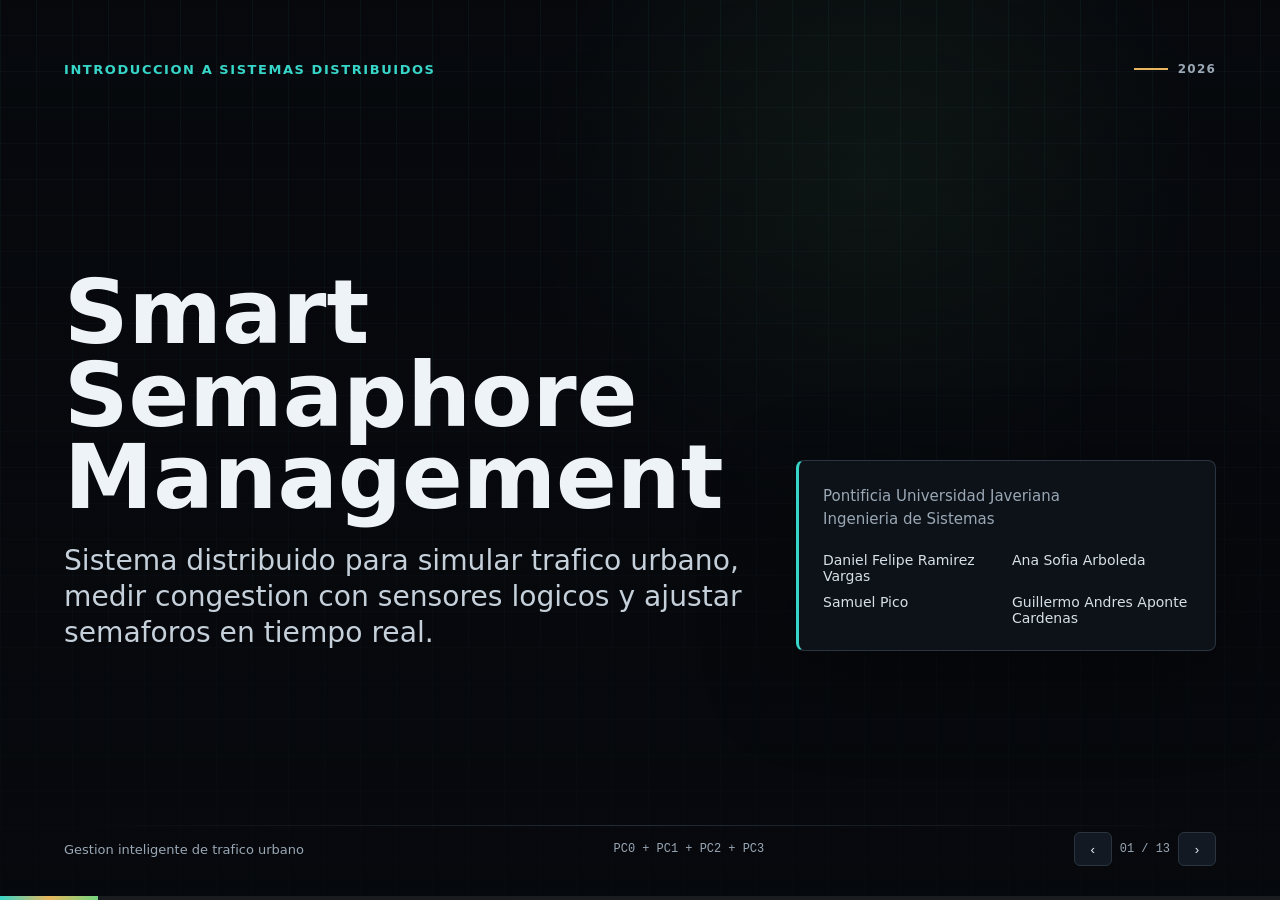
==== presentacion_proyecto.html @ d957909b "Add files via upload" ====
<!doctype html>
<html lang="es">
<head>
  <meta charset="utf-8">
  <meta name="viewport" content="width=device-width, initial-scale=1">
  <title>Smart Semaphore Management | Presentacion</title>
  <style>
    :root {
      color-scheme: dark;
      --bg: #07090d;
      --panel: #10151d;
      --panel-2: #151b24;
      --ink: #eef3f7;
      --muted: #9aa8b5;
      --line: #2b3542;
      --cyan: #37d6c8;
      --green: #74d680;
      --amber: #e8b75d;
      --red: #ee6b69;
      --blue: #7aa7ff;
      --violet: #b694ff;
      --shadow: 0 28px 90px rgba(0, 0, 0, .35);
      font-family: Inter, ui-sans-serif, system-ui, -apple-system, BlinkMacSystemFont, "Segoe UI", sans-serif;
    }

    * { box-sizing: border-box; }

    html, body {
      width: 100%;
      min-height: 100%;
      margin: 0;
      background:
        linear-gradient(90deg, rgba(55, 214, 200, .07) 1px, transparent 1px),
        linear-gradient(0deg, rgba(122, 167, 255, .05) 1px, transparent 1px),
        radial-gradient(circle at 68% 20%, rgba(116, 214, 128, .10), transparent 30%),
        var(--bg);
      background-size: 36px 36px, 36px 36px, auto, auto;
      color: var(--ink);
      overflow: hidden;
    }

    body::before {
      content: "";
      position: fixed;
      inset: 0;
      background: linear-gradient(180deg, rgba(7, 9, 13, .25), rgba(7, 9, 13, .88));
      pointer-events: none;
    }

    .deck {
      position: relative;
      width: 100vw;
      height: 100vh;
      isolation: isolate;
    }

    .slide {
      position: absolute;
      inset: 0;
      display: grid;
      grid-template-rows: auto 1fr auto;
      gap: 22px;
      padding: 48px 64px 34px;
      opacity: 0;
      transform: translateX(28px) scale(.985);
      pointer-events: none;
      transition: opacity .28s ease, transform .28s ease;
    }

    .slide.active {
      opacity: 1;
      transform: translateX(0) scale(1);
      pointer-events: auto;
    }

    .slide::after {
      content: "";
      position: absolute;
      left: 64px;
      right: 64px;
      bottom: 74px;
      height: 1px;
      background: linear-gradient(90deg, transparent, var(--line), transparent);
      opacity: .8;
    }

    header {
      display: flex;
      align-items: center;
      justify-content: space-between;
      gap: 20px;
      min-height: 42px;
    }

    .kicker {
      margin: 0;
      color: var(--cyan);
      font-size: 13px;
      font-weight: 700;
      letter-spacing: .12em;
      text-transform: uppercase;
    }

    .section-tag {
      display: inline-flex;
      align-items: center;
      gap: 10px;
      color: var(--muted);
      font-size: 12px;
      font-weight: 700;
      letter-spacing: .10em;
      text-transform: uppercase;
      white-space: nowrap;
    }

    .section-tag::before {
      content: "";
      width: 34px;
      height: 2px;
      background: var(--amber);
    }

    h1, h2, h3, p { margin: 0; }

    h1 {
      max-width: 980px;
      font-size: clamp(54px, 7vw, 104px);
      line-height: .92;
      letter-spacing: 0;
    }

    h2 {
      max-width: 1040px;
      font-size: clamp(36px, 5vw, 72px);
      line-height: .98;
      letter-spacing: 0;
    }

    h3 {
      font-size: 22px;
      line-height: 1.1;
      letter-spacing: 0;
    }

    .lead {
      max-width: 900px;
      color: #c5d0da;
      font-size: clamp(21px, 2.2vw, 32px);
      line-height: 1.28;
    }

    .small {
      color: var(--muted);
      font-size: 15px;
      line-height: 1.55;
    }

    .mono {
      font-family: "JetBrains Mono", "SFMono-Regular", Consolas, monospace;
      font-size: .92em;
    }

    .content {
      display: grid;
      align-content: center;
      gap: 26px;
      min-height: 0;
    }

    .two-col {
      display: grid;
      grid-template-columns: minmax(0, 1fr) minmax(360px, .8fr);
      gap: 32px;
      align-items: center;
    }

    .three-col {
      display: grid;
      grid-template-columns: repeat(3, minmax(0, 1fr));
      gap: 18px;
    }

    .four-col {
      display: grid;
      grid-template-columns: repeat(4, minmax(0, 1fr));
      gap: 14px;
    }

    .stress-metrics {
      display: grid;
      grid-template-columns: repeat(2, minmax(0, 1fr));
      gap: 14px;
    }

    .panel {
      background: color-mix(in srgb, var(--panel) 90%, transparent);
      border: 1px solid var(--line);
      border-radius: 8px;
      box-shadow: var(--shadow);
    }

    .pad { padding: 24px; }

    .metric {
      min-height: 128px;
      padding: 22px;
      border-top: 3px solid var(--cyan);
    }

    .metric strong {
      display: block;
      margin-top: 8px;
      font-size: clamp(32px, 4vw, 52px);
      line-height: 1;
    }

    .metric span {
      color: var(--muted);
      font-size: 13px;
      font-weight: 700;
      letter-spacing: .08em;
      text-transform: uppercase;
    }

    .metric.green { border-top-color: var(--green); }
    .metric.amber { border-top-color: var(--amber); }
    .metric.blue { border-top-color: var(--blue); }
    .metric.red { border-top-color: var(--red); }

    .list {
      display: grid;
      gap: 14px;
      margin: 0;
      padding: 0;
      list-style: none;
    }

    .list li {
      position: relative;
      padding-left: 26px;
      color: #d7e0e8;
      font-size: 20px;
      line-height: 1.35;
    }

    .list li::before {
      content: "";
      position: absolute;
      left: 0;
      top: .56em;
      width: 10px;
      height: 10px;
      border: 2px solid var(--cyan);
      transform: rotate(45deg);
    }

    .map-grid {
      display: grid;
      grid-template-columns: repeat(4, 1fr);
      gap: 12px;
      aspect-ratio: 1;
      padding: 18px;
    }

    .node {
      position: relative;
      display: grid;
      place-items: center;
      border: 1px solid #344254;
      background: #0d131b;
      color: #dce7ee;
      font-weight: 800;
      border-radius: 4px;
    }

    .node::before,
    .node::after {
      content: "";
      position: absolute;
      background: #293747;
    }

    .node::before {
      width: 24px;
      height: 2px;
      right: -18px;
      top: 50%;
    }

    .node::after {
      width: 2px;
      height: 24px;
      bottom: -18px;
      left: 50%;
    }

    .node:nth-child(4n)::before,
    .node:nth-last-child(-n + 4)::after { display: none; }

    .flow {
      display: grid;
      grid-template-columns: repeat(4, minmax(0, 1fr));
      gap: 12px;
      align-items: stretch;
    }

    .pc {
      position: relative;
      min-height: 220px;
      padding: 18px;
      background: var(--panel-2);
      border: 1px solid var(--line);
      border-radius: 8px;
    }

    .pc::after {
      content: "";
      position: absolute;
      right: -14px;
      top: 50%;
      width: 14px;
      height: 2px;
      background: var(--cyan);
    }

    .pc:last-child::after { display: none; }

    .pc b {
      display: inline-flex;
      margin-bottom: 14px;
      color: var(--ink);
      font-size: 26px;
    }

    .pc p {
      color: var(--muted);
      font-size: 15px;
      line-height: 1.45;
    }

    .pc small {
      display: block;
      margin-top: 18px;
      color: var(--cyan);
      font-family: "JetBrains Mono", "SFMono-Regular", Consolas, monospace;
      font-size: 12px;
      line-height: 1.55;
    }

    .formula {
      display: grid;
      gap: 18px;
      padding: 28px;
      background: #0b1118;
      border: 1px solid #263544;
      border-radius: 8px;
    }

    .formula .big {
      color: var(--ink);
      font-family: "JetBrains Mono", "SFMono-Regular", Consolas, monospace;
      font-size: clamp(22px, 2.8vw, 39px);
      line-height: 1.2;
    }

    .weights {
      display: grid;
      gap: 12px;
    }

    .weight {
      display: grid;
      grid-template-columns: 150px 1fr 54px;
      gap: 12px;
      align-items: center;
      color: #d6e0e8;
      font-size: 15px;
    }

    .bar {
      height: 12px;
      background: #202a36;
      border-radius: 999px;
      overflow: hidden;
    }

    .bar i {
      display: block;
      height: 100%;
      background: linear-gradient(90deg, var(--cyan), var(--green));
    }

    .evidence {
      display: grid;
      grid-template-columns: 1.05fr .95fr;
      gap: 18px;
      align-items: center;
    }

    figure {
      margin: 0;
      min-width: 0;
    }

    figure img {
      display: block;
      width: 100%;
      max-height: 58vh;
      object-fit: contain;
      background: #f4f7fa;
      border: 1px solid var(--line);
      border-radius: 8px;
      box-shadow: var(--shadow);
    }

    figcaption {
      margin-top: 8px;
      color: var(--muted);
      font-size: 13px;
    }

    table {
      width: 100%;
      border-collapse: collapse;
      overflow: hidden;
      border: 1px solid var(--line);
      border-radius: 8px;
      background: #0c1219;
      font-size: 15px;
    }

    th, td {
      padding: 13px 14px;
      border-bottom: 1px solid var(--line);
      text-align: left;
      vertical-align: top;
    }

    th {
      color: var(--cyan);
      background: #121a24;
      font-size: 12px;
      letter-spacing: .08em;
      text-transform: uppercase;
    }

    tr:last-child td { border-bottom: 0; }

    td strong { color: var(--ink); }

    .timeline {
      display: grid;
      grid-template-columns: repeat(3, minmax(0, 1fr));
      gap: 16px;
    }

    .phase {
      padding: 22px;
      border-left: 3px solid var(--cyan);
      background: #101720;
      border-radius: 8px;
    }

    .phase:nth-child(2) { border-left-color: var(--red); }
    .phase:nth-child(3) { border-left-color: var(--green); }

    .phase b {
      display: block;
      margin-bottom: 10px;
      font-size: 20px;
    }

    .chart {
      display: grid;
      gap: 12px;
      padding: 24px;
      background: #0b1118;
      border: 1px solid var(--line);
      border-radius: 8px;
    }

    .chart-row {
      display: grid;
      grid-template-columns: 110px 1fr 86px;
      gap: 12px;
      align-items: center;
      font-size: 14px;
    }

    .chart-bar {
      height: 18px;
      background: #1a2430;
      border-radius: 3px;
      overflow: hidden;
    }

    .chart-bar i {
      display: block;
      height: 100%;
      background: linear-gradient(90deg, var(--blue), var(--cyan));
    }

    footer {
      display: flex;
      align-items: center;
      justify-content: space-between;
      gap: 20px;
      color: var(--muted);
      font-size: 13px;
      z-index: 2;
    }

    .controls {
      display: inline-flex;
      align-items: center;
      gap: 8px;
    }

    button {
      display: inline-grid;
      place-items: center;
      width: 38px;
      height: 34px;
      color: var(--ink);
      background: #121922;
      border: 1px solid var(--line);
      border-radius: 6px;
      cursor: pointer;
    }

    button:hover { border-color: var(--cyan); }

    .progress {
      position: fixed;
      left: 0;
      bottom: 0;
      width: 100%;
      height: 4px;
      background: rgba(255, 255, 255, .08);
      z-index: 20;
    }

    .progress i {
      display: block;
      width: 0;
      height: 100%;
      background: linear-gradient(90deg, var(--cyan), var(--amber), var(--green));
      transition: width .2s ease;
    }

    .title-grid {
      display: grid;
      grid-template-columns: 1fr 420px;
      gap: 44px;
      align-items: end;
    }

    .title-card {
      padding: 24px;
      border-left: 3px solid var(--cyan);
      background: rgba(16, 21, 29, .78);
    }

    .team {
      display: grid;
      grid-template-columns: repeat(2, minmax(0, 1fr));
      gap: 10px;
      margin-top: 20px;
      color: #d7e0e8;
      font-size: 14px;
    }

    @media (max-width: 900px) {
      html, body { overflow: auto; }
      .deck { height: auto; min-height: 100vh; }
      .slide {
        position: relative;
        display: none;
        min-height: 100vh;
        padding: 28px 22px;
      }
      .slide.active { display: grid; }
      .slide::after { left: 22px; right: 22px; bottom: 66px; }
      .title-grid, .two-col, .evidence { grid-template-columns: 1fr; }
      .three-col, .four-col, .timeline, .flow { grid-template-columns: 1fr; }
      .stress-metrics { grid-template-columns: 1fr; }
      .pc::after { display: none; }
      .title-card { padding: 18px; }
      .team { grid-template-columns: 1fr; }
      .weight { grid-template-columns: 110px 1fr 44px; }
      figure img { max-height: 42vh; }
    }

    @media print {
      html, body {
        overflow: visible;
        background: #07090d;
      }
      .deck { height: auto; }
      .slide {
        position: relative;
        opacity: 1;
        transform: none;
        page-break-after: always;
        height: 100vh;
        pointer-events: auto;
      }
      .controls, .progress { display: none; }
    }
  </style>
</head>
<body>
  <main class="deck" aria-live="polite">
    <section class="slide active">
      <header>
        <p class="kicker">Introduccion a Sistemas Distribuidos</p>
        <span class="section-tag">2026</span>
      </header>
      <div class="content title-grid">
        <div>
          <h1>Smart Semaphore Management</h1>
          <p class="lead" style="margin-top: 24px;">Sistema distribuido para simular trafico urbano, medir congestion con sensores logicos y ajustar semaforos en tiempo real.</p>
        </div>
        <div class="title-card panel">
          <p class="small">Pontificia Universidad Javeriana<br>Ingenieria de Sistemas</p>
          <div class="team">
            <span>Daniel Felipe Ramirez Vargas</span>
            <span>Ana Sofia Arboleda</span>
            <span>Samuel Pico</span>
            <span>Guillermo Andres Aponte Cardenas</span>
          </div>
        </div>
      </div>
      <footer><span>Gestion inteligente de trafico urbano</span><span class="mono">PC0 + PC1 + PC2 + PC3</span></footer>
    </section>

    <section class="slide">
      <header>
        <p class="kicker">Problematica</p>
        <span class="section-tag">Contexto</span>
      </header>
      <div class="content two-col">
        <div>
          <h2>Un cruce congestionado es un problema distribuido.</h2>
          <p class="lead" style="margin-top: 22px;">La decision de un semaforo depende de informacion que llega desde vias, sensores, bases de datos y operadores humanos. Si un nodo falla, el trafico no puede detenerse.</p>
        </div>
        <div class="panel pad">
          <ul class="list">
            <li>La cola visible no siempre representa toda la presion vehicular.</li>
            <li>El sistema debe reaccionar sin depender de una unica maquina.</li>
            <li>La interfaz de monitoreo puede fallar, pero la operacion debe continuar.</li>
            <li>Las decisiones deben ser medibles, reproducibles y configurables.</li>
          </ul>
        </div>
      </div>
      <footer><span>Pregunta guia</span><span>Como priorizar vias con datos distribuidos y tolerancia a fallos?</span></footer>
    </section>

    <section class="slide">
      <header>
        <p class="kicker">Objetivos</p>
        <span class="section-tag">Alcance</span>
      </header>
      <div class="content">
        <h2>Construir una simulacion operativa, no solo un modelo teorico.</h2>
        <div class="three-col">
          <div class="metric panel"><span>Objetivo 01</span><strong>Simular</strong><p class="small">Una ciudad como grafo dirigido con vehiculos, vias, colas y semaforos.</p></div>
          <div class="metric green panel"><span>Objetivo 02</span><strong>Decidir</strong><p class="small">Calcular prioridad por via a partir de camara, espira inductiva y GPS.</p></div>
          <div class="metric amber panel"><span>Objetivo 03</span><strong>Resistir</strong><p class="small">Mantener PC0, PC1 y PC2 activos ante la caida de PC3 y resincronizar al volver.</p></div>
        </div>
      </div>
      <footer><span>Resultado esperado</span><span>Control semaforico automatico, manual y observable</span></footer>
    </section>

    <section class="slide">
      <header>
        <p class="kicker">Metodologia</p>
        <span class="section-tag">Arquitectura</span>
      </header>
      <div class="content">
        <h2>Separacion por responsabilidades y comunicacion ZeroMQ.</h2>
        <div class="flow">
          <div class="pc"><b>PC0</b><p>Simulacion autoritativa, generacion de vehiculos, ambulancias y base historica.</p><small>snapshots<br>comandos<br>solicitudes ambulancia</small></div>
          <div class="pc"><b>PC1</b><p>Sensores logicos y broker. Convierte snapshots en eventos por via instrumentada.</p><small>camara<br>espira inductiva<br>gps</small></div>
          <div class="pc"><b>PC2</b><p>Analitica, control semaforico, replica operativa y backend de respaldo.</p><small>score por eje<br>failover<br>sincronizacion</small></div>
          <div class="pc"><b>PC3</b><p>Base principal, backend primario, control manual, ambulancias e interfaz web.</p><small>monitoreo<br>operacion humana<br>consulta estado</small></div>
        </div>
      </div>
      <footer><span>Comunicacion</span><span class="mono">PUSH/PULL, PUB/SUB y REQ/REP sobre ZeroMQ</span></footer>
    </section>

    <section class="slide">
      <header>
        <p class="kicker">Modelo</p>
        <span class="section-tag">Ciudad</span>
      </header>
      <div class="content two-col">
        <div>
          <h2>La ciudad se representa como una cuadricula 4x4 sobre un grafo dirigido.</h2>
          <p class="lead" style="margin-top: 22px;">Cada interseccion mantiene una fase activa horizontal o vertical. Las vias son aristas unidireccionales con vehiculos en circulacion, vehiculos en espera, velocidad promedio y score de congestion.</p>
        </div>
        <div class="panel map-grid" aria-label="Mapa conceptual de la ciudad">
          <div class="node">A1</div><div class="node">A2</div><div class="node">A3</div><div class="node">A4</div>
          <div class="node">B1</div><div class="node">B2</div><div class="node">B3</div><div class="node">B4</div>
          <div class="node">C1</div><div class="node">C2</div><div class="node">C3</div><div class="node">C4</div>
          <div class="node">D1</div><div class="node">D2</div><div class="node">D3</div><div class="node">D4</div>
        </div>
      </div>
      <footer><span>Configuracion base</span><span class="mono">config/system_config.json</span></footer>
    </section>

    <section class="slide">
      <header>
        <p class="kicker">Solucion</p>
        <span class="section-tag">Analitica</span>
      </header>
      <div class="content two-col">
        <div class="formula">
          <p class="big">score = 0.50 camara<br>+ 0.35 espira<br>+ 0.15 gps</p>
          <p class="small">La analitica agrupa scores por eje de interseccion. El eje con mayor presion recibe prioridad semaforica, salvo que exista control manual activo.</p>
        </div>
        <div class="panel pad">
          <div class="weights">
            <div class="weight"><span>Camara</span><div class="bar"><i style="width: 50%"></i></div><strong>0.50</strong></div>
            <div class="weight"><span>Espira</span><div class="bar"><i style="width: 35%"></i></div><strong>0.35</strong></div>
            <div class="weight"><span>GPS</span><div class="bar"><i style="width: 15%"></i></div><strong>0.15</strong></div>
          </div>
          <ul class="list" style="margin-top: 24px;">
            <li>Camara: vehiculos detenidos antes del semaforo.</li>
            <li>Espira: vehiculos todavia en transito por la via.</li>
            <li>GPS: menor velocidad promedio implica mayor prioridad.</li>
          </ul>
        </div>
      </div>
      <footer><span>Decision</span><span>Una fase ganadora por interseccion y por tick util</span></footer>
    </section>

    <section class="slide">
      <header>
        <p class="kicker">Solucion</p>
        <span class="section-tag">Componentes</span>
      </header>
      <div class="content evidence">
        <div>
          <h2>El sistema separa simulacion, mensajeria, analitica, persistencia y operacion.</h2>
          <p class="lead" style="margin-top: 22px;">La carpeta <span class="mono">common</span> centraliza contratos de mensajes, modelos de dominio y utilidades compartidas; cada PC mantiene autoridad sobre su rol operativo.</p>
        </div>
        <figure>
          <img src="DocumentosLatex/diagramaComponentes.png" alt="Diagrama de componentes del sistema">
          <figcaption>Diagrama de componentes generado para la documentacion del proyecto.</figcaption>
        </figure>
      </div>
      <footer><span>Contratos compartidos</span><span class="mono">EventoSensor, SnapshotOperativo, ComandoSemaforo</span></footer>
    </section>

    <section class="slide">
      <header>
        <p class="kicker">Solucion</p>
        <span class="section-tag">Continuidad</span>
      </header>
      <div class="content">
        <h2>La caida de PC3 degrada la interfaz, no detiene el nucleo operativo.</h2>
        <div class="timeline">
          <div class="phase"><b>Operacion normal</b><p class="small">PC3 atiende consultas y operaciones. PC2 conserva replica actualizada desde snapshots.</p></div>
          <div class="phase"><b>Falla PC3</b><p class="small">PC0 continua ticks, PC1 publica sensores y PC2 decide semaforos. El backend de respaldo responde consultas limitadas.</p></div>
          <div class="phase"><b>Reinicio PC3</b><p class="small">La base principal solicita resincronizacion a PC2 y reconstruye el estado operativo vigente.</p></div>
        </div>
        <div class="four-col">
          <div class="metric panel"><span>Durante falla</span><strong>97</strong><p class="small">ticks adicionales procesados.</p></div>
          <div class="metric green panel"><span>Resync</span><strong>290</strong><p class="small">tick recuperado desde replica.</p></div>
          <div class="metric amber panel"><span>Servicios</span><strong>3/3</strong><p class="small">PC0, PC1 y PC2 activos.</p></div>
          <div class="metric blue panel"><span>Final</span><strong>341</strong><p class="small">ticks al cerrar prueba.</p></div>
        </div>
      </div>
      <footer><span>Patron</span><span>Replica operativa y failover parcial</span></footer>
    </section>

    <section class="slide">
      <header>
        <p class="kicker">Pruebas</p>
        <span class="section-tag">Protocolo</span>
      </header>
      <div class="content">
        <h2>Tres pruebas cubren continuidad, limite de carga y comparacion de rendimiento.</h2>
        <table>
          <thead>
            <tr><th>Prueba</th><th>Que se modifica</th><th>Que se comprueba</th><th>Evidencia</th></tr>
          </thead>
          <tbody>
            <tr><td><strong>Tolerancia a fallos</strong></td><td>Se detiene PC3 durante la ejecucion.</td><td>PC0, PC1 y PC2 siguen funcionando; PC3 resincroniza al volver.</td><td>Logs y pantallazos de servicios.</td></tr>
            <tr><td><strong>Estres</strong></td><td>Mas vehiculos, sensores mas frecuentes y snapshots por tick.</td><td>El sistema no se bloquea ni colapsa bajo carga maxima.</td><td>Metricas en ventana de 40 s.</td></tr>
            <tr><td><strong>Rendimiento</strong></td><td>Cinco escenarios con intervalos de sensores y generacion vehicular distintos.</td><td>Eventos por minuto, latencia backend, tick rate, vehiculos/s y errores.</td><td>Tabla comparativa de escenarios.</td></tr>
          </tbody>
        </table>
      </div>
      <footer><span>Entorno</span><span>Ubuntu 22.04, Python 3.10, pyzmq 27.1.0, SQLite local</span></footer>
    </section>

    <section class="slide">
      <header>
        <p class="kicker">Resultados</p>
        <span class="section-tag">Tolerancia</span>
      </header>
      <div class="content evidence">
        <div>
          <h2>PC3 se detuvo; el resto del sistema continuo operando.</h2>
          <div class="three-col" style="margin-top: 24px;">
            <div class="metric panel"><span>Operacion normal</span><strong>193</strong><p class="small">ticks antes de la caida.</p></div>
            <div class="metric red panel"><span>Caida PC3</span><strong>10 s</strong><p class="small">fuera de servicio.</p></div>
            <div class="metric green panel"><span>Recuperacion</span><strong>OK</strong><p class="small">resync desde replica PC2.</p></div>
          </div>
        </div>
        <figure>
          <img src="DocumentosLatex/ProtocoloDePruebas/pantallazo_tolerancia_fallos.png" alt="Evidencia de tolerancia a fallos">
          <figcaption>Evidencia de ejecucion durante la prueba de tolerancia a fallos.</figcaption>
        </figure>
      </div>
      <footer><span>Resultado clave</span><span>La interfaz principal puede caer sin detener la simulacion ni la analitica</span></footer>
    </section>

    <section class="slide">
      <header>
        <p class="kicker">Resultados</p>
        <span class="section-tag">Estres</span>
      </header>
      <div class="content two-col">
        <div>
          <h2>La carga masiva degrado el tick rate, pero no rompio el sistema.</h2>
          <div class="stress-metrics" style="margin-top: 24px;">
            <div class="metric panel"><span>Ticks</span><strong>119</strong><p class="small">en 40 segundos.</p></div>
            <div class="metric amber panel"><span>Vehiculos</span><strong>26 387</strong><p class="small">creados.</p></div>
            <div class="metric green panel"><span>Errores</span><strong>0</strong><p class="small">criticos en logs.</p></div>
            <div class="metric blue panel"><span>Tick rate</span><strong>3.0/s</strong><p class="small">vs. 10/s teorico.</p></div>
          </div>
        </div>
        <figure>
          <img src="DocumentosLatex/ProtocoloDePruebas/Prueba%202.png" alt="Evidencia de prueba de estres">
          <figcaption>Ventana de medicion de estres con servicios vivos.</figcaption>
        </figure>
      </div>
      <footer><span>Lectura tecnica</span><span>El cuello de botella aparece en el motor PC0, no en el stack ZMQ</span></footer>
    </section>

    <section class="slide">
      <header>
        <p class="kicker">Resultados</p>
        <span class="section-tag">Rendimiento</span>
      </header>
      <div class="content two-col">
        <div>
          <h2>La frecuencia de sensores domina el volumen de mensajes.</h2>
          <div class="chart" style="margin-top: 24px;">
            <div class="chart-row"><span>E1</span><div class="chart-bar"><i style="width: 9.6%"></i></div><strong>823</strong></div>
            <div class="chart-row"><span>E2</span><div class="chart-bar"><i style="width: 100%"></i></div><strong>8580</strong></div>
            <div class="chart-row"><span>E3</span><div class="chart-bar"><i style="width: 4.5%"></i></div><strong>384</strong></div>
            <div class="chart-row"><span>E4</span><div class="chart-bar"><i style="width: 22.4%"></i></div><strong>1920</strong></div>
            <div class="chart-row"><span>E5</span><div class="chart-bar"><i style="width: 46.7%"></i></div><strong>4004</strong></div>
          </div>
          <p class="small" style="margin-top: 10px;">Eventos estimados en 2 minutos por escenario.</p>
        </div>
        <table>
          <thead>
            <tr><th>Esc.</th><th>Sensores</th><th>Veh/s</th><th>Lat. backend</th><th>Errores</th></tr>
          </thead>
          <tbody>
            <tr><td>E1</td><td>10 s</td><td>2.5</td><td>0.69 ms</td><td>0</td></tr>
            <tr><td>E2</td><td>1 s</td><td>2.4</td><td>0.59 ms</td><td>0</td></tr>
            <tr><td>E3</td><td>10 s</td><td>529.6</td><td>0.25 ms</td><td>0</td></tr>
            <tr><td>E4</td><td>2.5 s</td><td>527.4</td><td>0.32 ms</td><td>0</td></tr>
            <tr><td>E5</td><td>1 s</td><td>522.7</td><td>0.41 ms</td><td>0</td></tr>
          </tbody>
        </table>
      </div>
      <footer><span>Latencia semaforica estimada</span><span>~50 ms promedio, ~100 ms maximo por espera de tick</span></footer>
    </section>

    <section class="slide">
      <header>
        <p class="kicker">Cierre</p>
        <span class="section-tag">Conclusiones</span>
      </header>
      <div class="content">
        <h2>El prototipo valida una arquitectura distribuida estable para control semaforico inteligente.</h2>
        <div class="three-col">
          <div class="panel pad"><h3>Continuidad</h3><p class="small" style="margin-top: 12px;">PC0, PC1 y PC2 sostienen la operacion cuando PC3 cae. La recuperacion por replica funciona sin intervencion manual.</p></div>
          <div class="panel pad"><h3>Rendimiento</h3><p class="small" style="margin-top: 12px;">El backend mantiene latencias inferiores a 1 ms en todos los escenarios medidos.</p></div>
          <div class="panel pad"><h3>Limite observado</h3><p class="small" style="margin-top: 12px;">Bajo alta generacion vehicular, el costo principal esta en PC0 y se refleja en menor tick rate.</p></div>
        </div>
        <p class="lead">El sistema no presento errores criticos en las pruebas, proceso sensores y comandos, y dejo una base clara para escalar escenarios, comparar brokers y desplegar en maquinas separadas.</p>
      </div>
      <footer><span>Smart Semaphore Management</span><span>Presentacion del proyecto</span></footer>
    </section>
  </main>

  <div class="progress" aria-hidden="true"><i id="progress"></i></div>

  <script>
    const slides = Array.from(document.querySelectorAll(".slide"));
    const progress = document.getElementById("progress");
    let current = 0;

    function icon(label) {
      return label === "prev" ? "‹" : "›";
    }

    function installControls() {
      slides.forEach((slide, index) => {
        const footer = slide.querySelector("footer");
        const controls = document.createElement("span");
        controls.className = "controls";
        controls.innerHTML = `
          <button type="button" aria-label="Diapositiva anterior" data-dir="-1">${icon("prev")}</button>
          <span class="mono">${String(index + 1).padStart(2, "0")} / ${String(slides.length).padStart(2, "0")}</span>
          <button type="button" aria-label="Diapositiva siguiente" data-dir="1">${icon("next")}</button>
        `;
        footer.appendChild(controls);
      });

      document.addEventListener("click", (event) => {
        const button = event.target.closest("button[data-dir]");
        if (!button) return;
        go(Number(button.dataset.dir));
      });
    }

    function render() {
      slides.forEach((slide, index) => slide.classList.toggle("active", index === current));
      progress.style.width = `${((current + 1) / slides.length) * 100}%`;
      history.replaceState(null, "", `#${current + 1}`);
    }

    function go(direction) {
      current = Math.min(slides.length - 1, Math.max(0, current + direction));
      render();
    }

    document.addEventListener("keydown", (event) => {
      if (["ArrowRight", "PageDown", " "].includes(event.key)) {
        event.preventDefault();
        go(1);
      }
      if (["ArrowLeft", "PageUp", "Backspace"].includes(event.key)) {
        event.preventDefault();
        go(-1);
      }
      if (event.key === "Home") {
        current = 0;
        render();
      }
      if (event.key === "End") {
        current = slides.length - 1;
        render();
      }
    });

    const initial = Number(location.hash.replace("#", ""));
    if (Number.isInteger(initial) && initial >= 1 && initial <= slides.length) {
      current = initial - 1;
    }

    installControls();
    render();
  </script>
</body>
</html>
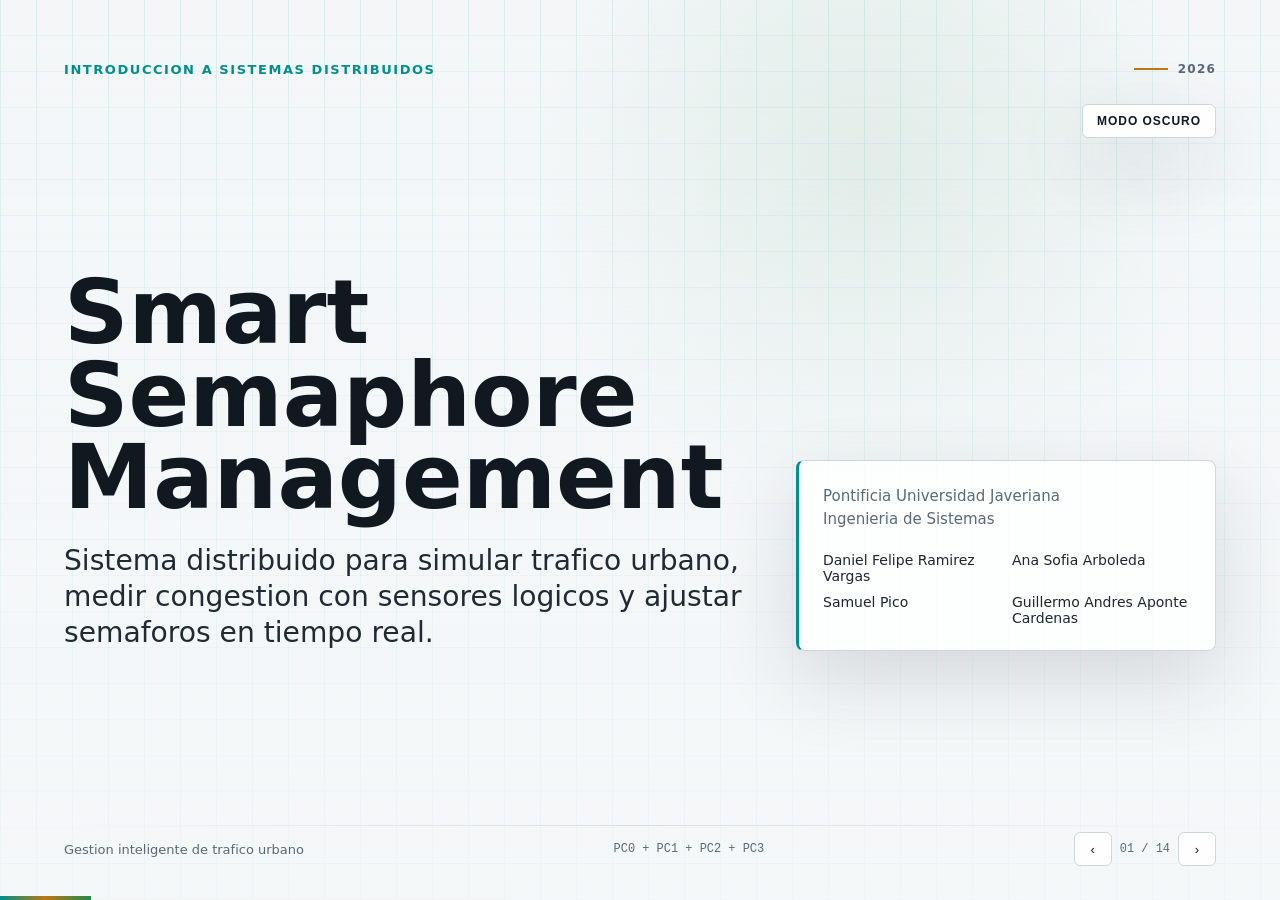
==== commit 96b897aa: "Implement light theme styling in presentation Added light theme support with various color adjustmen" ====
--- a/presentacion_proyecto.html
+++ b/presentacion_proyecto.html
@@ -23,6 +23,23 @@
       font-family: Inter, ui-sans-serif, system-ui, -apple-system, BlinkMacSystemFont, "Segoe UI", sans-serif;
     }
 
+    :root[data-theme="light"] {
+      color-scheme: light;
+      --bg: #f4f7f8;
+      --panel: #ffffff;
+      --panel-2: #eef3f4;
+      --ink: #111820;
+      --muted: #5b6875;
+      --line: #cdd7df;
+      --cyan: #008f8b;
+      --green: #21884b;
+      --amber: #b87914;
+      --red: #c94845;
+      --blue: #2e62c5;
+      --violet: #7357ca;
+      --shadow: 0 28px 80px rgba(20, 36, 48, .14);
+    }
+
     * { box-sizing: border-box; }
 
     html, body {
@@ -39,12 +56,25 @@
       overflow: hidden;
     }
 
+    :root[data-theme="light"] body {
+      background:
+        linear-gradient(90deg, rgba(0, 143, 139, .12) 1px, transparent 1px),
+        linear-gradient(0deg, rgba(46, 98, 197, .08) 1px, transparent 1px),
+        radial-gradient(circle at 68% 20%, rgba(33, 136, 75, .13), transparent 30%),
+        var(--bg);
+      background-size: 36px 36px, 36px 36px, auto, auto;
+    }
+
     body::before {
       content: "";
       position: fixed;
       inset: 0;
       background: linear-gradient(180deg, rgba(7, 9, 13, .25), rgba(7, 9, 13, .88));
       pointer-events: none;
+    }
+
+    :root[data-theme="light"] body::before {
+      background: linear-gradient(180deg, rgba(244, 247, 248, .20), rgba(244, 247, 248, .82));
     }
 
     .deck {
@@ -144,7 +174,7 @@
 
     .lead {
       max-width: 900px;
-      color: #c5d0da;
+      color: color-mix(in srgb, var(--ink) 78%, var(--muted));
       font-size: clamp(21px, 2.2vw, 32px);
       line-height: 1.28;
     }
@@ -238,7 +268,7 @@
     .list li {
       position: relative;
       padding-left: 26px;
-      color: #d7e0e8;
+      color: color-mix(in srgb, var(--ink) 84%, var(--muted));
       font-size: 20px;
       line-height: 1.35;
     }
@@ -267,8 +297,8 @@
       display: grid;
       place-items: center;
       border: 1px solid #344254;
-      background: #0d131b;
-      color: #dce7ee;
+      background: color-mix(in srgb, var(--panel-2) 84%, var(--bg));
+      color: var(--ink);
       font-weight: 800;
       border-radius: 4px;
     }
@@ -277,7 +307,7 @@
     .node::after {
       content: "";
       position: absolute;
-      background: #293747;
+      background: color-mix(in srgb, var(--line) 72%, var(--cyan));
     }
 
     .node::before {
@@ -351,8 +381,8 @@
       display: grid;
       gap: 18px;
       padding: 28px;
-      background: #0b1118;
-      border: 1px solid #263544;
+      background: color-mix(in srgb, var(--panel) 86%, var(--bg));
+      border: 1px solid var(--line);
       border-radius: 8px;
     }
 
@@ -373,13 +403,13 @@
       grid-template-columns: 150px 1fr 54px;
       gap: 12px;
       align-items: center;
-      color: #d6e0e8;
+      color: color-mix(in srgb, var(--ink) 84%, var(--muted));
       font-size: 15px;
     }
 
     .bar {
       height: 12px;
-      background: #202a36;
+      background: color-mix(in srgb, var(--line) 56%, transparent);
       border-radius: 999px;
       overflow: hidden;
     }
@@ -425,7 +455,7 @@
       overflow: hidden;
       border: 1px solid var(--line);
       border-radius: 8px;
-      background: #0c1219;
+      background: color-mix(in srgb, var(--panel) 88%, var(--bg));
       font-size: 15px;
     }
 
@@ -438,7 +468,7 @@
 
     th {
       color: var(--cyan);
-      background: #121a24;
+      background: color-mix(in srgb, var(--panel-2) 82%, var(--bg));
       font-size: 12px;
       letter-spacing: .08em;
       text-transform: uppercase;
@@ -457,7 +487,7 @@
     .phase {
       padding: 22px;
       border-left: 3px solid var(--cyan);
-      background: #101720;
+      background: color-mix(in srgb, var(--panel) 88%, var(--bg));
       border-radius: 8px;
     }
 
@@ -474,7 +504,7 @@
       display: grid;
       gap: 12px;
       padding: 24px;
-      background: #0b1118;
+      background: color-mix(in srgb, var(--panel) 88%, var(--bg));
       border: 1px solid var(--line);
       border-radius: 8px;
     }
@@ -489,7 +519,7 @@
 
     .chart-bar {
       height: 18px;
-      background: #1a2430;
+      background: color-mix(in srgb, var(--line) 56%, transparent);
       border-radius: 3px;
       overflow: hidden;
     }
@@ -522,13 +552,31 @@
       width: 38px;
       height: 34px;
       color: var(--ink);
-      background: #121922;
+      background: color-mix(in srgb, var(--panel) 88%, var(--bg));
       border: 1px solid var(--line);
       border-radius: 6px;
       cursor: pointer;
     }
 
     button:hover { border-color: var(--cyan); }
+
+    .theme-toggle {
+      position: fixed;
+      right: 64px;
+      top: 104px;
+      z-index: 30;
+      display: inline-flex;
+      align-items: center;
+      gap: 10px;
+      width: auto;
+      min-width: 126px;
+      padding: 0 14px;
+      font-size: 12px;
+      font-weight: 800;
+      letter-spacing: .08em;
+      text-transform: uppercase;
+      box-shadow: var(--shadow);
+    }
 
     .progress {
       position: fixed;
@@ -558,7 +606,7 @@
     .title-card {
       padding: 24px;
       border-left: 3px solid var(--cyan);
-      background: rgba(16, 21, 29, .78);
+      background: color-mix(in srgb, var(--panel) 82%, transparent);
     }
 
     .team {
@@ -566,7 +614,7 @@
       grid-template-columns: repeat(2, minmax(0, 1fr));
       gap: 10px;
       margin-top: 20px;
-      color: #d7e0e8;
+      color: color-mix(in srgb, var(--ink) 84%, var(--muted));
       font-size: 14px;
     }
 
@@ -581,6 +629,11 @@
       }
       .slide.active { display: grid; }
       .slide::after { left: 22px; right: 22px; bottom: 66px; }
+      .theme-toggle {
+        top: 78px;
+        right: 22px;
+        min-width: 112px;
+      }
       .title-grid, .two-col, .evidence { grid-template-columns: 1fr; }
       .three-col, .four-col, .timeline, .flow { grid-template-columns: 1fr; }
       .stress-metrics { grid-template-columns: 1fr; }
@@ -605,7 +658,7 @@
         height: 100vh;
         pointer-events: auto;
       }
-      .controls, .progress { display: none; }
+      .controls, .progress, .theme-toggle { display: none; }
     }
   </style>
 </head>
@@ -825,7 +878,7 @@
       </header>
       <div class="content two-col">
         <div>
-          <h2>La carga masiva degrado el tick rate, pero no rompio el sistema.</h2>
+          <h2>La carga masiva degradó el tick rate, pero no rompió el sistema.</h2>
           <div class="stress-metrics" style="margin-top: 24px;">
             <div class="metric panel"><span>Ticks</span><strong>119</strong><p class="small">en 40 segundos.</p></div>
             <div class="metric amber panel"><span>Vehiculos</span><strong>26 387</strong><p class="small">creados.</p></div>
@@ -876,6 +929,41 @@
 
     <section class="slide">
       <header>
+        <p class="kicker">Recomendaciones</p>
+        <span class="section-tag">Siguientes pasos</span>
+      </header>
+      <div class="content">
+        <h2>Las pruebas muestran donde conviene invertir el siguiente esfuerzo tecnico.</h2>
+        <div class="three-col">
+          <div class="panel pad">
+            <h3>Optimizar PC0</h3>
+            <p class="small" style="margin-top: 12px;">La alta generacion vehicular redujo el tick rate de 10/s a 3/s. Conviene perfilar el motor, limitar trabajo por tick y evaluar particionamiento de la simulacion.</p>
+          </div>
+          <div class="panel pad">
+            <h3>Ajustar sensores</h3>
+            <p class="small" style="margin-top: 12px;">Bajar el intervalo de sensores de 10 s a 1 s multiplico los eventos por aproximadamente 10. La frecuencia debe ser configurable por escenario y no siempre maxima.</p>
+          </div>
+          <div class="panel pad">
+            <h3>Fortalecer failover</h3>
+            <p class="small" style="margin-top: 12px;">PC2 mantiene consulta de respaldo, pero operaciones activas como ambulancias y control manual dependen de PC3. El siguiente paso es definir que operaciones pueden degradarse con seguridad.</p>
+          </div>
+        </div>
+        <table>
+          <thead>
+            <tr><th>Area</th><th>Recomendacion concreta</th><th>Motivo observado</th></tr>
+          </thead>
+          <tbody>
+            <tr><td><strong>Mensajeria</strong></td><td>Comparar broker base contra una version con hilos o colas internas.</td><td>El protocolo propone medir diferencias bajo escenarios de alta carga.</td></tr>
+            <tr><td><strong>Persistencia</strong></td><td>Mantener limpieza automatica de bases antes de cada prueba y registrar ventanas de medicion fijas.</td><td>Evita mezclar corridas y permite comparar escenarios de forma objetiva.</td></tr>
+            <tr><td><strong>Operacion</strong></td><td>Usar logs uniformes con hora real, hora simulada y nombre del proceso en toda sustentacion.</td><td>Facilita demostrar continuidad, latencia y resincronizacion entre PCs.</td></tr>
+          </tbody>
+        </table>
+      </div>
+      <footer><span>Prioridad practica</span><span>Primero PC0 y frecuencia de sensores; despues failover activo y broker alternativo</span></footer>
+    </section>
+
+    <section class="slide">
+      <header>
         <p class="kicker">Cierre</p>
         <span class="section-tag">Conclusiones</span>
       </header>
@@ -892,11 +980,13 @@
     </section>
   </main>
 
+  <button class="theme-toggle" type="button" id="themeToggle" aria-label="Cambiar a modo claro">Modo claro</button>
   <div class="progress" aria-hidden="true"><i id="progress"></i></div>
 
   <script>
     const slides = Array.from(document.querySelectorAll(".slide"));
     const progress = document.getElementById("progress");
+    const themeToggle = document.getElementById("themeToggle");
     let current = 0;
 
     function icon(label) {
@@ -927,6 +1017,14 @@
       slides.forEach((slide, index) => slide.classList.toggle("active", index === current));
       progress.style.width = `${((current + 1) / slides.length) * 100}%`;
       history.replaceState(null, "", `#${current + 1}`);
+    }
+
+    function setTheme(theme) {
+      document.documentElement.dataset.theme = theme;
+      localStorage.setItem("presentation-theme", theme);
+      const nextTheme = theme === "light" ? "oscuro" : "claro";
+      themeToggle.textContent = `Modo ${nextTheme}`;
+      themeToggle.setAttribute("aria-label", `Cambiar a modo ${nextTheme}`);
     }
 
     function go(direction) {
@@ -953,11 +1051,26 @@
       }
     });
 
+    themeToggle.addEventListener("click", () => {
+      const currentTheme = document.documentElement.dataset.theme === "light" ? "light" : "dark";
+      setTheme(currentTheme === "light" ? "dark" : "light");
+    });
+
     const initial = Number(location.hash.replace("#", ""));
     if (Number.isInteger(initial) && initial >= 1 && initial <= slides.length) {
       current = initial - 1;
     }
 
+    const urlTheme = new URLSearchParams(location.search).get("theme");
+    const savedTheme = localStorage.getItem("presentation-theme");
+    const preferredTheme = window.matchMedia("(prefers-color-scheme: light)").matches ? "light" : "dark";
+    setTheme(
+      urlTheme === "light" || urlTheme === "dark"
+        ? urlTheme
+        : savedTheme === "light" || savedTheme === "dark"
+          ? savedTheme
+          : preferredTheme
+    );
     installControls();
     render();
   </script>
